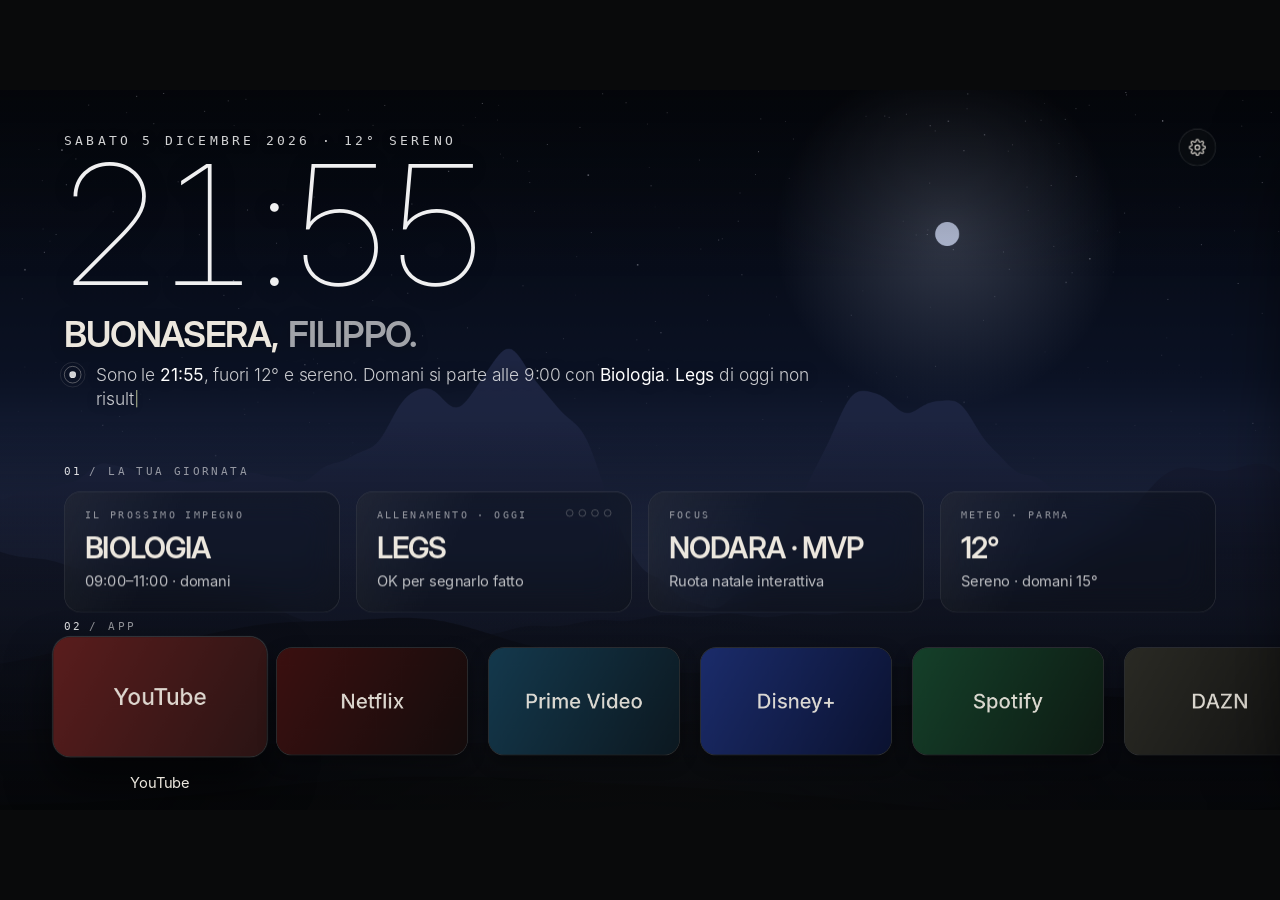
==== app/src/main/assets/www/index.html @ 2ee26e30 "BIOS TV: launcher personale per Google TV Co-Authored-By: Claude Opus 5.5 <noreply@anthropic.com> Cl" ====
<!doctype html>
<html lang="it">
<head>
<meta charset="utf-8">
<meta name="viewport" content="width=device-width,initial-scale=1">
<title>BIOS TV</title>
<link rel="stylesheet" href="style.css">
</head>
<body class="theme-landscape">
<div id="stage">
  <div class="bg">
    <canvas class="scene" id="scene" width="1920" height="1080"></canvas>
    <img class="wallpaper" id="wallpaper" alt="">
    <div class="glow glow-a"></div>
    <div class="glow glow-b"></div>
    <div class="glow glow-tint"></div>
    <div class="grain"></div>
  </div>

  <header class="topbar">
    <div class="brand"><span class="wordmark">BIOS</span><span class="mono dim">/ TV</span></div>
    <div class="top-right">
      <div class="weather-pill" id="weatherPill">
        <span class="wicon" id="wIcon"></span>
        <span class="wtemp" id="wTemp">--°</span>
        <span class="wdesc mono" id="wDesc">METEO</span>
      </div>
      <button class="icon-btn focusable" id="btnSettings" data-row="top" data-idx="0" aria-label="Impostazioni">
        <svg viewBox="0 0 24 24"><circle cx="12" cy="12" r="3.2"/><path d="M19.4 15a1.7 1.7 0 0 0 .3 1.8l.1.1a2 2 0 1 1-2.8 2.8l-.1-.1a1.7 1.7 0 0 0-1.8-.3 1.7 1.7 0 0 0-1 1.5V21a2 2 0 1 1-4 0v-.1a1.7 1.7 0 0 0-1.1-1.5 1.7 1.7 0 0 0-1.8.3l-.1.1a2 2 0 1 1-2.8-2.8l.1-.1a1.7 1.7 0 0 0 .3-1.8 1.7 1.7 0 0 0-1.5-1H3a2 2 0 1 1 0-4h.1a1.7 1.7 0 0 0 1.5-1.1 1.7 1.7 0 0 0-.3-1.8l-.1-.1a2 2 0 1 1 2.8-2.8l.1.1a1.7 1.7 0 0 0 1.8.3H9a1.7 1.7 0 0 0 1-1.5V3a2 2 0 1 1 4 0v.1a1.7 1.7 0 0 0 1 1.5 1.7 1.7 0 0 0 1.8-.3l.1-.1a2 2 0 1 1 2.8 2.8l-.1.1a1.7 1.7 0 0 0-.3 1.8V9a1.7 1.7 0 0 0 1.5 1H21a2 2 0 1 1 0 4h-.1a1.7 1.7 0 0 0-1.5 1z"/></svg>
      </button>
    </div>
  </header>

  <section class="hero">
    <div class="hero-left">
      <div class="mono date" id="date">—</div>
      <h1 class="headline"><span id="h1">BENTORNATO,</span><span id="h2" class="muted">FILIPPO.</span></h1>
      <div class="jarvis">
        <div class="orb" id="orb"><i></i><i></i><i></i></div>
        <p id="jarvisText"></p>
      </div>
    </div>
    <div class="hero-right">
      <div class="clock" id="clock">--:--</div>
      <div class="mono clock-sub" id="clockSub">—</div>
    </div>
  </section>

  <section class="block block-cards">
    <div class="label mono"><span>01</span> / LA TUA GIORNATA</div>
    <div class="cards" id="cards"></div>
  </section>

  <section class="block block-apps">
    <div class="label mono"><span>02</span> / APP <em class="hint" id="appsHint"></em></div>
    <div class="apps-viewport"><div class="apps" id="apps"></div></div>
  </section>

  <div class="panel-scrim" id="scrim"></div>
  <aside class="panel" id="panel"></aside>
  <div class="toast mono" id="toast"></div>
</div>
<script src="scene.js"></script>
<script src="jarvis.js"></script>
<script src="app.js"></script>
</body>
</html>
---- app/src/main/assets/www/style.css ----
/* BIOS TV — design system
   Palette and type taken from BIOS (Monolith): near-black, ivory ink, grey
   second lines, olive accent, letter-spaced mono labels, tight display type. */

@font-face { font-family: "Inter"; src: url(fonts/Inter-Light.otf); font-weight: 300; }
@font-face { font-family: "Inter"; src: url(fonts/Inter-Regular.otf); font-weight: 400; }
@font-face { font-family: "Inter"; src: url(fonts/Inter-Medium.otf); font-weight: 500; }
@font-face { font-family: "InterDisplay"; src: url(fonts/InterDisplay-Thin.otf); font-weight: 100; }
@font-face { font-family: "InterDisplay"; src: url(fonts/InterDisplay-ExtraLight.otf); font-weight: 200; }
@font-face { font-family: "InterDisplay"; src: url(fonts/InterDisplay-SemiBold.otf); font-weight: 600; }
@font-face { font-family: "BiosMono"; src: url(fonts/Mono.ttf); }

@property --tint { syntax: "<color>"; inherits: true; initial-value: rgba(110, 118, 96, .55); }

:root {
  --bg: #090a0b;
  --ink: #ece7de;
  --ink-2: rgba(236, 231, 222, .64);
  --ink-3: rgba(236, 231, 222, .38);
  --muted: #7f827f;
  --line: rgba(236, 231, 222, .10);
  --line-2: rgba(236, 231, 222, .18);
  --olive: #8e957c;
  --olive-deep: #4f5544;
  --card: rgba(255, 255, 255, .035);
  --card-hi: rgba(255, 255, 255, .075);
  --ease: cubic-bezier(.2, .8, .2, 1);
  --tint: rgba(110, 118, 96, .55);
}

* { box-sizing: border-box; margin: 0; padding: 0; }
html, body { width: 100%; height: 100%; overflow: hidden; background: var(--bg); }
body { color: var(--ink); font-family: "Inter", system-ui, sans-serif; -webkit-font-smoothing: antialiased; }
button { font: inherit; color: inherit; background: none; border: 0; }
.mono { font-family: "BiosMono", ui-monospace, monospace; letter-spacing: .24em; text-transform: uppercase; }
.dim { color: var(--ink-3); }
.muted { color: var(--muted); }

/* 1920×1080 stage, scaled to the TV's real viewport */
#stage { position: absolute; left: 0; top: 0; width: 1920px; height: 1080px; transform-origin: 0 0; overflow: hidden; }

/* ---------- background ---------- */
.bg { position: absolute; inset: 0; background: var(--bg); }
.glow { position: absolute; border-radius: 50%; will-change: transform; }
.glow-a { width: 1400px; height: 1400px; right: -520px; top: -760px;
  background: radial-gradient(circle, rgba(142, 149, 124, .20) 0%, rgba(142, 149, 124, 0) 62%);
  animation: driftA 38s ease-in-out infinite alternate; }
.glow-b { width: 1200px; height: 1200px; left: -560px; bottom: -760px;
  background: radial-gradient(circle, rgba(236, 231, 222, .07) 0%, rgba(236, 231, 222, 0) 60%);
  animation: driftB 46s ease-in-out infinite alternate; }
.glow-tint { width: 1700px; height: 900px; left: 110px; bottom: -560px;
  background: radial-gradient(ellipse at center, var(--tint) 0%, transparent 64%);
  opacity: .55; transition: --tint 1.2s var(--ease); }
.grain { position: absolute; inset: 0; opacity: .5;
  background: linear-gradient(180deg, rgba(9,10,11,0) 0%, rgba(9,10,11,.35) 70%, rgba(9,10,11,.8) 100%); }
body.night .glow-a { opacity: .6; }
body.morning .glow-b { background: radial-gradient(circle, rgba(236, 214, 180, .10) 0%, rgba(236, 214, 180, 0) 60%); }
@keyframes driftA { to { transform: translate(-160px, 120px) scale(1.08); } }
@keyframes driftB { to { transform: translate(180px, -90px) scale(1.1); } }

/* ---------- top bar ---------- */
.topbar { position: absolute; left: 96px; right: 96px; top: 54px; height: 64px;
  display: flex; align-items: center; justify-content: space-between; }
.brand { display: flex; align-items: baseline; gap: 18px; }
.wordmark { font-family: "Inter"; font-weight: 500; font-size: 30px; letter-spacing: .34em; }
.brand .mono { font-size: 17px; }
.top-right { margin-left: auto; display: flex; align-items: center; gap: 18px; }
.weather-pill { height: 56px; padding: 0 26px 0 20px; border-radius: 28px; display: flex; align-items: center; gap: 14px;
  background: var(--card); border: 1px solid var(--line); }
.wicon svg { width: 30px; height: 30px; stroke: var(--ink); stroke-width: 1.5; fill: none; stroke-linecap: round; stroke-linejoin: round; display: block; }
.wtemp { font-size: 26px; font-weight: 400; }
.wdesc { font-size: 15px; color: var(--ink-2); }
.icon-btn { width: 56px; height: 56px; border-radius: 28px; display: grid; place-items: center;
  background: var(--card); border: 1px solid var(--line); transition: transform .35s var(--ease), background .35s, border-color .35s; }
.icon-btn svg { width: 26px; height: 26px; stroke: var(--ink-2); stroke-width: 1.5; fill: none; }
.icon-btn.focused { transform: scale(1.12); background: var(--ink); border-color: var(--ink); }
.icon-btn.focused svg { stroke: var(--bg); }

/* ---------- hero ---------- */
.hero { position: absolute; left: 96px; right: 96px; top: 168px; height: 380px; display: flex; justify-content: space-between; }
.hero-left { width: 1180px; }
.date { font-size: 22px; color: var(--ink-2); }
.headline { margin-top: 26px; font-family: "InterDisplay"; font-weight: 600; font-size: 124px; line-height: .9;
  letter-spacing: -.055em; text-transform: uppercase; }
.headline span { display: block; }
.jarvis { margin-top: 34px; display: flex; gap: 22px; align-items: flex-start; min-height: 96px; }
.jarvis p { font-size: 29px; line-height: 1.42; font-weight: 300; color: var(--ink-2); max-width: 1060px; }
.jarvis p .hl { color: var(--ink); font-weight: 400; }
.jarvis p .caret { display: inline-block; width: 2px; height: 1em; margin-left: 3px; vertical-align: -3px; background: var(--olive); animation: blink 1s steps(1) infinite; }
@keyframes blink { 50% { opacity: 0; } }

/* Jarvis "core": three concentric rings, breathing at rest, pulsing while speaking */
.orb { position: relative; flex: 0 0 26px; height: 26px; margin-top: 7px; }
.orb i { position: absolute; inset: 0; border-radius: 50%; border: 1.5px solid var(--olive); opacity: .9; }
.orb i:nth-child(1) { inset: 8px; background: var(--olive); border-color: transparent; }
.orb i:nth-child(2) { opacity: .5; animation: breathe 4.2s ease-in-out infinite; }
.orb i:nth-child(3) { inset: -6px; opacity: .18; animation: breathe 4.2s ease-in-out infinite .6s; }
.orb.speaking i:nth-child(1) { background: var(--ink); }
.orb.speaking i:nth-child(2) { animation: pulse .9s var(--ease) infinite; border-color: var(--ink); }
.orb.speaking i:nth-child(3) { animation: pulse .9s var(--ease) infinite .3s; border-color: var(--ink); }
@keyframes breathe { 50% { transform: scale(1.18); opacity: .1; } }
@keyframes pulse { 0% { transform: scale(.9); opacity: .9; } 100% { transform: scale(1.9); opacity: 0; } }

.hero-right { text-align: right; padding-top: 2px; }
.clock { font-family: "InterDisplay"; font-weight: 100; font-size: 232px; line-height: .86; letter-spacing: -.06em; font-variant-numeric: tabular-nums; }
.clock-sub { margin-top: 22px; font-size: 18px; color: var(--ink-3); }

/* ---------- blocks ---------- */
.block { position: absolute; left: 96px; right: 0; }
.label { font-size: 17px; color: var(--ink-3); height: 24px; display: flex; gap: 10px; align-items: center; }
.label span { color: var(--ink-2); }
.label .hint { font-style: normal; color: var(--olive); margin-left: 18px; letter-spacing: .18em; }

.block-cards { top: 578px; }
.theme-landscape .block-cards { top: 560px; }
.theme-landscape .block-apps { top: 792px; }
.cards { margin-top: 18px; display: flex; gap: 24px; }
.card { position: relative; width: 414px; height: 182px; padding: 26px 30px; border-radius: 26px;
  background: linear-gradient(180deg, var(--card-hi), var(--card)); border: 1px solid var(--line);
  transition: transform .4s var(--ease), border-color .4s, background .4s, box-shadow .4s; overflow: hidden; }
.card::before { content: ""; position: absolute; inset: 0; border-radius: inherit; pointer-events: none;
  background: linear-gradient(115deg, rgba(255,255,255,.10), rgba(255,255,255,0) 38%); opacity: .55; }
.card .k { font-size: 15px; color: var(--ink-3); }
.card .v { margin-top: 18px; font-family: "InterDisplay"; font-weight: 600; font-size: 44px; letter-spacing: -.035em; text-transform: uppercase; line-height: 1;
  white-space: nowrap; overflow: hidden; text-overflow: ellipsis; }
.card .s { margin-top: 14px; font-size: 22px; color: var(--ink-2); white-space: nowrap; overflow: hidden; text-overflow: ellipsis; }
.card .dots { position: absolute; right: 30px; top: 26px; display: flex; gap: 8px; }
.card .dots i { width: 11px; height: 11px; border-radius: 50%; border: 1.5px solid var(--ink-3); }
.card .dots i.on { background: var(--olive); border-color: var(--olive); }
.card .badge { position: absolute; right: 26px; bottom: 24px; font-size: 13px; padding: 7px 12px; border-radius: 14px; border: 1px solid var(--line-2); color: var(--ink-2); }
.card .badge.ok { border-color: var(--olive); color: var(--olive); }
.card.focused { transform: translateY(-8px) scale(1.04); border-color: rgba(236,231,222,.42);
  background: linear-gradient(180deg, rgba(255,255,255,.13), rgba(255,255,255,.05));
  box-shadow: 0 28px 60px rgba(0,0,0,.55), inset 0 1px 0 rgba(255,255,255,.22); }

/* ---------- apps (tvOS-style tiles) ---------- */
.block-apps { top: 806px; }
.apps-viewport { margin-top: 20px; height: 240px; margin-left: -24px; padding-left: 24px; overflow: visible; }
.apps { display: flex; gap: 30px; transition: transform .5s var(--ease); }
.tile { position: relative; flex: 0 0 auto; width: 288px; }
.tile .art { position: relative; width: 288px; height: 162px; border-radius: 24px; overflow: hidden;
  background: #16181a; border: 1px solid var(--line); box-shadow: 0 10px 26px rgba(0,0,0,.35);
  transition: transform .42s var(--ease), box-shadow .42s var(--ease), border-color .42s; }
.tile .art img { position: absolute; inset: 0; width: 100%; height: 100%; object-fit: cover; }
.tile .art.icon-only img { inset: auto; left: 50%; top: 50%; width: 96px; height: 96px; transform: translate(-50%, -50%); object-fit: contain; }
.tile .art.icon-only .nm { position: absolute; left: 0; right: 0; bottom: 14px; text-align: center; font-size: 17px; color: var(--ink-2); }
.tile .art::after { content: ""; position: absolute; inset: -40%; pointer-events: none; opacity: 0;
  background: linear-gradient(105deg, rgba(255,255,255,0) 40%, rgba(255,255,255,.28) 50%, rgba(255,255,255,0) 60%);
  transform: translateX(-60%); transition: opacity .3s; }
.tile .name { position: absolute; left: 0; right: 0; top: 182px; text-align: center; font-size: 22px; color: var(--ink);
  opacity: 0; transform: translateY(-6px); transition: opacity .35s, transform .35s var(--ease); white-space: nowrap; overflow: hidden; text-overflow: ellipsis; }
.tile.focused .art { transform: scale(1.12) translateY(-6px); border-color: rgba(236,231,222,.5);
  box-shadow: 0 34px 60px rgba(0,0,0,.6), 0 0 0 1px rgba(236,231,222,.08); }
.tile.focused .art::after { opacity: 1; animation: sheen 2.6s var(--ease) .2s infinite; }
.tile.focused .name { opacity: 1; transform: translateY(8px); }
@keyframes sheen { 0% { transform: translateX(-60%); } 55%, 100% { transform: translateX(60%); } }
.tile.moving .art { animation: wiggle .32s ease-in-out infinite alternate; border-color: var(--olive); }
@keyframes wiggle { from { transform: scale(1.12) translateY(-6px) rotate(-1.2deg); } to { transform: scale(1.12) translateY(-6px) rotate(1.2deg); } }
.apps-empty { font-size: 24px; color: var(--ink-3); padding-top: 50px; }

/* ---------- panel ---------- */
.panel-scrim { position: absolute; inset: 0; background: rgba(5,6,7,.55); opacity: 0; transition: opacity .45s var(--ease); pointer-events: none; }
.panel { position: absolute; top: 40px; right: 40px; bottom: 40px; width: 720px; border-radius: 36px; padding: 52px 52px;
  background: rgba(22, 24, 25, .82); border: 1px solid var(--line-2);
  -webkit-backdrop-filter: blur(40px) saturate(1.2); backdrop-filter: blur(40px) saturate(1.2);
  box-shadow: 0 40px 120px rgba(0,0,0,.6), inset 0 1px 0 rgba(255,255,255,.12);
  transform: translateX(780px); transition: transform .55s var(--ease); overflow: hidden; }
body.panel-open .panel { transform: none; }
body.panel-open .panel-scrim { opacity: 1; }
.panel h2 { font-family: "InterDisplay"; font-weight: 600; font-size: 64px; letter-spacing: -.045em; text-transform: uppercase; line-height: .95; margin-top: 14px; }
.panel h2 .muted { display: block; }
.panel .k { font-size: 15px; color: var(--ink-3); }
.panel .info { margin-top: 34px; padding: 26px 28px; border-radius: 22px; border: 1px solid var(--line); background: rgba(255,255,255,.03); }
.panel .info .big { font-size: 34px; font-weight: 400; margin-top: 10px; letter-spacing: -.01em; }
.panel .info .row { display: flex; justify-content: space-between; align-items: flex-end; }
.panel .info .pin { font-family: "BiosMono"; font-size: 40px; letter-spacing: .3em; color: var(--olive); }
.panel .list { margin-top: 26px; display: flex; flex-direction: column; gap: 12px; }
.pbtn { height: 74px; padding: 0 28px; border-radius: 20px; display: flex; align-items: center; justify-content: space-between;
  font-size: 26px; color: var(--ink-2); border: 1px solid transparent; transition: background .3s, color .3s, transform .3s var(--ease); text-align: left; }
.pbtn .st { font-family: "BiosMono"; font-size: 15px; letter-spacing: .2em; color: var(--ink-3); }
.pbtn.focused { background: var(--ink); color: var(--bg); transform: scale(1.02); }
.pbtn.focused .st { color: rgba(9,10,11,.6); }
.agenda { margin-top: 30px; display: flex; flex-direction: column; gap: 6px; }
.agenda .day { margin-top: 18px; font-size: 15px; color: var(--ink-3); }
.agenda .ev { display: flex; gap: 24px; padding: 14px 0; border-bottom: 1px solid var(--line); font-size: 26px; }
.agenda .ev .t { font-family: "BiosMono"; font-size: 20px; letter-spacing: .08em; color: var(--ink-2); width: 170px; padding-top: 4px; }
.agenda .empty { color: var(--ink-3); font-size: 24px; margin-top: 30px; }

.toast { position: absolute; left: 50%; bottom: 46px; transform: translate(-50%, 20px); padding: 16px 26px; border-radius: 30px; font-size: 16px;
  background: rgba(236,231,222,.92); color: var(--bg); opacity: 0; transition: opacity .35s, transform .35s var(--ease); }
.toast.show { opacity: 1; transform: translate(-50%, 0); }

@media (prefers-reduced-motion: reduce) { .glow { animation: none; } }

/* =====================================================================
   Theme: Paesaggio — full-bleed living landscape, huge thin clock, glass.
   ===================================================================== */
.scene, .wallpaper { position: absolute; inset: 0; width: 100%; height: 100%; display: none; }
.wallpaper { object-fit: cover; }
.theme-landscape .scene { display: block; }
.theme-landscape.has-wallpaper .scene { display: none; }
.theme-landscape.has-wallpaper .wallpaper { display: block; }
.theme-landscape .glow-a, .theme-landscape .glow-b { display: none; }
.theme-landscape .glow-tint { opacity: .35; }
.theme-landscape .grain { opacity: 1;
  background: linear-gradient(180deg, rgba(6,7,9,.35) 0%, rgba(6,7,9,0) 26%, rgba(6,7,9,0) 46%, rgba(6,7,9,.42) 70%, rgba(6,7,9,.78) 100%); }

.theme-landscape .brand, .theme-landscape .weather-pill { display: none; }
.theme-landscape .icon-btn { background: rgba(20,22,24,.32); border-color: rgba(255,255,255,.16);
  -webkit-backdrop-filter: blur(20px); backdrop-filter: blur(20px); }
.theme-landscape .icon-btn svg { stroke: var(--ink); }

.theme-landscape .hero { top: 64px; height: auto; display: grid; grid-template-columns: 1fr;
  grid-template-areas: "date" "clock" "head" "jarvis"; justify-items: start; }
.theme-landscape .hero-left, .theme-landscape .hero-right { display: contents; }
.theme-landscape .date { grid-area: date; font-size: 20px; color: rgba(255,255,255,.82); text-shadow: 0 1px 12px rgba(0,0,0,.35); }
.theme-landscape .clock { grid-area: clock; margin-top: 6px; margin-left: -10px; font-size: 250px; font-weight: 100;
  color: rgba(255,255,255,.94); text-shadow: 0 4px 40px rgba(0,0,0,.18); }
.theme-landscape .clock-sub { display: none; }
.theme-landscape .headline { grid-area: head; margin-top: 30px; font-size: 54px; letter-spacing: -.035em; line-height: 1;
  text-shadow: 0 2px 24px rgba(0,0,0,.3); }
.theme-landscape .headline span { display: inline; }
.theme-landscape .headline .muted { color: rgba(255,255,255,.62); margin-left: .28em; }
.theme-landscape .jarvis { grid-area: jarvis; margin-top: 16px; min-height: 0; }
.theme-landscape .jarvis p { font-size: 26px; max-width: 1180px; color: rgba(255,255,255,.78); text-shadow: 0 1px 16px rgba(0,0,0,.4); }
.theme-landscape .jarvis p .hl { color: #fff; }
.theme-landscape .orb { margin-top: 5px; }
.theme-landscape .orb i { border-color: rgba(255,255,255,.85); }
.theme-landscape .orb i:nth-child(1) { background: rgba(255,255,255,.9); }

.theme-landscape .label { color: rgba(255,255,255,.55); }
.theme-landscape .label span { color: rgba(255,255,255,.85); }
.theme-landscape .card { background: rgba(16,18,20,.34); border-color: rgba(255,255,255,.14);
  -webkit-backdrop-filter: blur(26px) saturate(1.35); backdrop-filter: blur(26px) saturate(1.35); }
.theme-landscape .card .k { color: rgba(255,255,255,.55); }
.theme-landscape .card .s { color: rgba(255,255,255,.72); }
.theme-landscape .card.focused { background: rgba(255,255,255,.2); border-color: rgba(255,255,255,.5); }
.theme-landscape .tile .art { border-color: rgba(255,255,255,.14); }
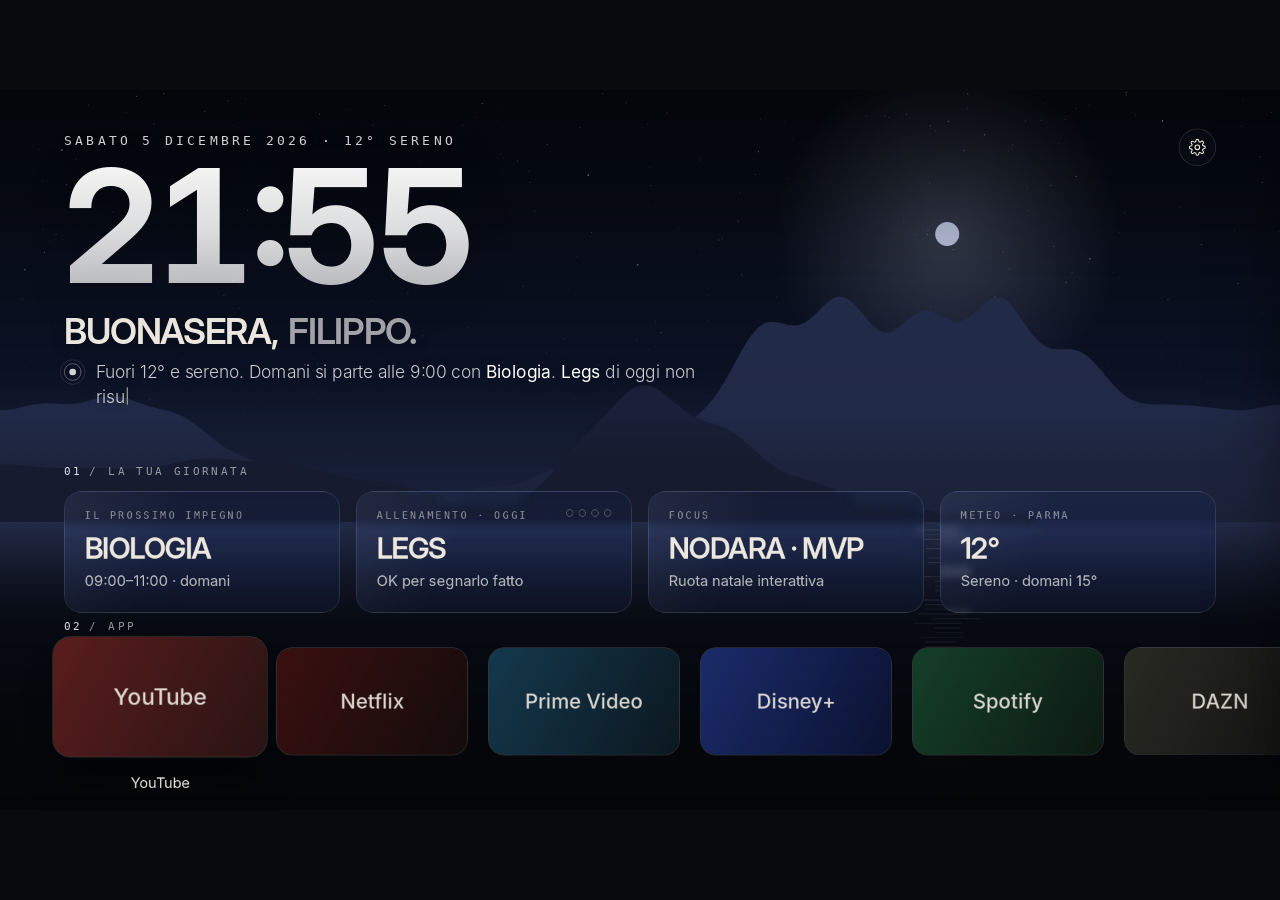
==== commit 45618d7a: "Orologio stile Apple, 5 sfondi, vetro pre-sfocato, scorrimento più fluido, Jarvis senza orario Co-Au" ====
--- a/app/src/main/assets/www/index.html
+++ b/app/src/main/assets/www/index.html
@@ -13,7 +13,8 @@
     <img class="wallpaper" id="wallpaper" alt="">
     <div class="glow glow-a"></div>
     <div class="glow glow-b"></div>
-    <div class="glow glow-tint"></div>
+    <div class="glow glow-tint" id="tintA"></div>
+    <div class="glow glow-tint" id="tintB"></div>
     <div class="grain"></div>
   </div>
 
--- a/app/src/main/assets/www/style.css
+++ b/app/src/main/assets/www/style.css
@@ -8,9 +8,8 @@
 @font-face { font-family: "InterDisplay"; src: url(fonts/InterDisplay-Thin.otf); font-weight: 100; }
 @font-face { font-family: "InterDisplay"; src: url(fonts/InterDisplay-ExtraLight.otf); font-weight: 200; }
 @font-face { font-family: "InterDisplay"; src: url(fonts/InterDisplay-SemiBold.otf); font-weight: 600; }
+@font-face { font-family: "InterDisplay"; src: url(fonts/InterDisplay-Bold.otf); font-weight: 700; }
 @font-face { font-family: "BiosMono"; src: url(fonts/Mono.ttf); }
-
-@property --tint { syntax: "<color>"; inherits: true; initial-value: rgba(110, 118, 96, .55); }
 
 :root {
   --bg: #090a0b;
@@ -37,7 +36,7 @@
 .muted { color: var(--muted); }
 
 /* 1920×1080 stage, scaled to the TV's real viewport */
-#stage { position: absolute; left: 0; top: 0; width: 1920px; height: 1080px; transform-origin: 0 0; overflow: hidden; }
+#stage { position: fixed; left: 0; top: 0; width: 1920px; height: 1080px; transform-origin: 0 0; overflow: hidden; }
 
 /* ---------- background ---------- */
 .bg { position: absolute; inset: 0; background: var(--bg); }
@@ -48,9 +47,9 @@
 .glow-b { width: 1200px; height: 1200px; left: -560px; bottom: -760px;
   background: radial-gradient(circle, rgba(236, 231, 222, .07) 0%, rgba(236, 231, 222, 0) 60%);
   animation: driftB 46s ease-in-out infinite alternate; }
-.glow-tint { width: 1700px; height: 900px; left: 110px; bottom: -560px;
-  background: radial-gradient(ellipse at center, var(--tint) 0%, transparent 64%);
-  opacity: .55; transition: --tint 1.2s var(--ease); }
+/* App-colour glow: two layers cross-faded with opacity only (GPU-cheap, no repaint) */
+.glow-tint { width: 1700px; height: 900px; left: 110px; bottom: -560px; opacity: 0; transition: opacity .7s ease; will-change: opacity; }
+.glow-tint.on { opacity: .5; }
 .grain { position: absolute; inset: 0; opacity: .5;
   background: linear-gradient(180deg, rgba(9,10,11,0) 0%, rgba(9,10,11,.35) 70%, rgba(9,10,11,.8) 100%); }
 body.night .glow-a { opacity: .6; }
@@ -103,6 +102,12 @@
 
 .hero-right { text-align: right; padding-top: 2px; }
 .clock { font-family: "InterDisplay"; font-weight: 100; font-size: 232px; line-height: .86; letter-spacing: -.06em; font-variant-numeric: tabular-nums; }
+/* Apple lock-screen style: heavy, tight, glassy white with a soft top-to-bottom falloff */
+.clock.apple { font-weight: 700; letter-spacing: -.045em; font-feature-settings: "tnum" 1, "case" 1, "ss01" 1;
+  color: transparent; -webkit-background-clip: text; background-clip: text;
+  background-image: linear-gradient(180deg, rgba(255,255,255,.97) 0%, rgba(255,255,255,.86) 55%, rgba(255,255,255,.7) 100%);
+  filter: drop-shadow(0 8px 34px rgba(0,0,0,.22)); }
+.theme-monolith .clock.apple { background-image: linear-gradient(180deg, #f3eee6 0%, rgba(236,231,222,.78) 100%); }
 .clock-sub { margin-top: 22px; font-size: 18px; color: var(--ink-3); }
 
 /* ---------- blocks ---------- */
@@ -117,7 +122,7 @@
 .cards { margin-top: 18px; display: flex; gap: 24px; }
 .card { position: relative; width: 414px; height: 182px; padding: 26px 30px; border-radius: 26px;
   background: linear-gradient(180deg, var(--card-hi), var(--card)); border: 1px solid var(--line);
-  transition: transform .4s var(--ease), border-color .4s, background .4s, box-shadow .4s; overflow: hidden; }
+  transition: transform .28s var(--ease), border-color .28s; overflow: hidden; will-change: transform; }
 .card::before { content: ""; position: absolute; inset: 0; border-radius: inherit; pointer-events: none;
   background: linear-gradient(115deg, rgba(255,255,255,.10), rgba(255,255,255,0) 38%); opacity: .55; }
 .card .k { font-size: 15px; color: var(--ink-3); }
@@ -129,18 +134,24 @@
 .card .dots i.on { background: var(--olive); border-color: var(--olive); }
 .card .badge { position: absolute; right: 26px; bottom: 24px; font-size: 13px; padding: 7px 12px; border-radius: 14px; border: 1px solid var(--line-2); color: var(--ink-2); }
 .card .badge.ok { border-color: var(--olive); color: var(--olive); }
-.card.focused { transform: translateY(-8px) scale(1.04); border-color: rgba(236,231,222,.42);
-  background: linear-gradient(180deg, rgba(255,255,255,.13), rgba(255,255,255,.05));
-  box-shadow: 0 28px 60px rgba(0,0,0,.55), inset 0 1px 0 rgba(255,255,255,.22); }
+.card::after { content: ""; position: absolute; inset: 0; border-radius: inherit; pointer-events: none;
+  background: rgba(255,255,255,.12); opacity: 0; transition: opacity .28s; }
+.card.focused { transform: translate3d(0, -8px, 0) scale(1.04); border-color: rgba(236,231,222,.5); }
+.card.focused::after { opacity: 1; }
 
 /* ---------- apps (tvOS-style tiles) ---------- */
 .block-apps { top: 806px; }
 .apps-viewport { margin-top: 20px; height: 240px; margin-left: -24px; padding-left: 24px; overflow: visible; }
-.apps { display: flex; gap: 30px; transition: transform .5s var(--ease); }
+.apps { display: flex; gap: 30px; transition: transform .34s var(--ease); will-change: transform; }
 .tile { position: relative; flex: 0 0 auto; width: 288px; }
 .tile .art { position: relative; width: 288px; height: 162px; border-radius: 24px; overflow: hidden;
-  background: #16181a; border: 1px solid var(--line); box-shadow: 0 10px 26px rgba(0,0,0,.35);
-  transition: transform .42s var(--ease), box-shadow .42s var(--ease), border-color .42s; }
+  background: #16181a; border: 1px solid var(--line);
+  transition: transform .24s var(--ease); will-change: transform; transform: translateZ(0); }
+/* Shadow lives on its own layer and only fades: no box-shadow repaint while moving */
+.tile .shade { position: absolute; left: 6px; right: 6px; top: 14px; height: 150px; border-radius: 24px;
+  box-shadow: 0 30px 50px rgba(0,0,0,.55); opacity: 0; transform: scale(1.06);
+  transition: opacity .24s; will-change: opacity; }
+.tile.focused .shade { opacity: 1; }
 .tile .art img { position: absolute; inset: 0; width: 100%; height: 100%; object-fit: cover; }
 .tile .art.icon-only img { inset: auto; left: 50%; top: 50%; width: 96px; height: 96px; transform: translate(-50%, -50%); object-fit: contain; }
 .tile .art.icon-only .nm { position: absolute; left: 0; right: 0; bottom: 14px; text-align: center; font-size: 17px; color: var(--ink-2); }
@@ -148,12 +159,11 @@
   background: linear-gradient(105deg, rgba(255,255,255,0) 40%, rgba(255,255,255,.28) 50%, rgba(255,255,255,0) 60%);
   transform: translateX(-60%); transition: opacity .3s; }
 .tile .name { position: absolute; left: 0; right: 0; top: 182px; text-align: center; font-size: 22px; color: var(--ink);
-  opacity: 0; transform: translateY(-6px); transition: opacity .35s, transform .35s var(--ease); white-space: nowrap; overflow: hidden; text-overflow: ellipsis; }
-.tile.focused .art { transform: scale(1.12) translateY(-6px); border-color: rgba(236,231,222,.5);
-  box-shadow: 0 34px 60px rgba(0,0,0,.6), 0 0 0 1px rgba(236,231,222,.08); }
-.tile.focused .art::after { opacity: 1; animation: sheen 2.6s var(--ease) .2s infinite; }
+  opacity: 0; transform: translateY(-6px); transition: opacity .2s, transform .24s var(--ease); white-space: nowrap; overflow: hidden; text-overflow: ellipsis; }
+.tile.focused .art { transform: scale(1.12) translate3d(0, -6px, 0); }
+.tile.focused .art::after { opacity: 1; animation: sheen 1.1s var(--ease) .15s 1 both; }
 .tile.focused .name { opacity: 1; transform: translateY(8px); }
-@keyframes sheen { 0% { transform: translateX(-60%); } 55%, 100% { transform: translateX(60%); } }
+@keyframes sheen { 0% { transform: translateX(-60%); } 100% { transform: translateX(60%); } }
 .tile.moving .art { animation: wiggle .32s ease-in-out infinite alternate; border-color: var(--olive); }
 @keyframes wiggle { from { transform: scale(1.12) translateY(-6px) rotate(-1.2deg); } to { transform: scale(1.12) translateY(-6px) rotate(1.2deg); } }
 .apps-empty { font-size: 24px; color: var(--ink-3); padding-top: 50px; }
@@ -216,6 +226,7 @@
 .theme-landscape .date { grid-area: date; font-size: 20px; color: rgba(255,255,255,.82); text-shadow: 0 1px 12px rgba(0,0,0,.35); }
 .theme-landscape .clock { grid-area: clock; margin-top: 6px; margin-left: -10px; font-size: 250px; font-weight: 100;
   color: rgba(255,255,255,.94); text-shadow: 0 4px 40px rgba(0,0,0,.18); }
+.theme-landscape .clock.apple { margin-left: -6px; margin-top: 14px; font-size: 236px; font-weight: 700; color: transparent; text-shadow: none; }
 .theme-landscape .clock-sub { display: none; }
 .theme-landscape .headline { grid-area: head; margin-top: 30px; font-size: 54px; letter-spacing: -.035em; line-height: 1;
   text-shadow: 0 2px 24px rgba(0,0,0,.3); }
@@ -232,7 +243,9 @@
 .theme-landscape .label span { color: rgba(255,255,255,.85); }
 .theme-landscape .card { background: rgba(16,18,20,.34); border-color: rgba(255,255,255,.14);
   -webkit-backdrop-filter: blur(26px) saturate(1.35); backdrop-filter: blur(26px) saturate(1.35); }
+.theme-landscape.frost .card, .theme-landscape.frost .icon-btn { -webkit-backdrop-filter: none; backdrop-filter: none;
+  background-color: transparent; background-repeat: no-repeat; background-size: 1920px 1080px; }
 .theme-landscape .card .k { color: rgba(255,255,255,.55); }
 .theme-landscape .card .s { color: rgba(255,255,255,.72); }
-.theme-landscape .card.focused { background: rgba(255,255,255,.2); border-color: rgba(255,255,255,.5); }
+.theme-landscape .card.focused { border-color: rgba(255,255,255,.55); }
 .theme-landscape .tile .art { border-color: rgba(255,255,255,.14); }
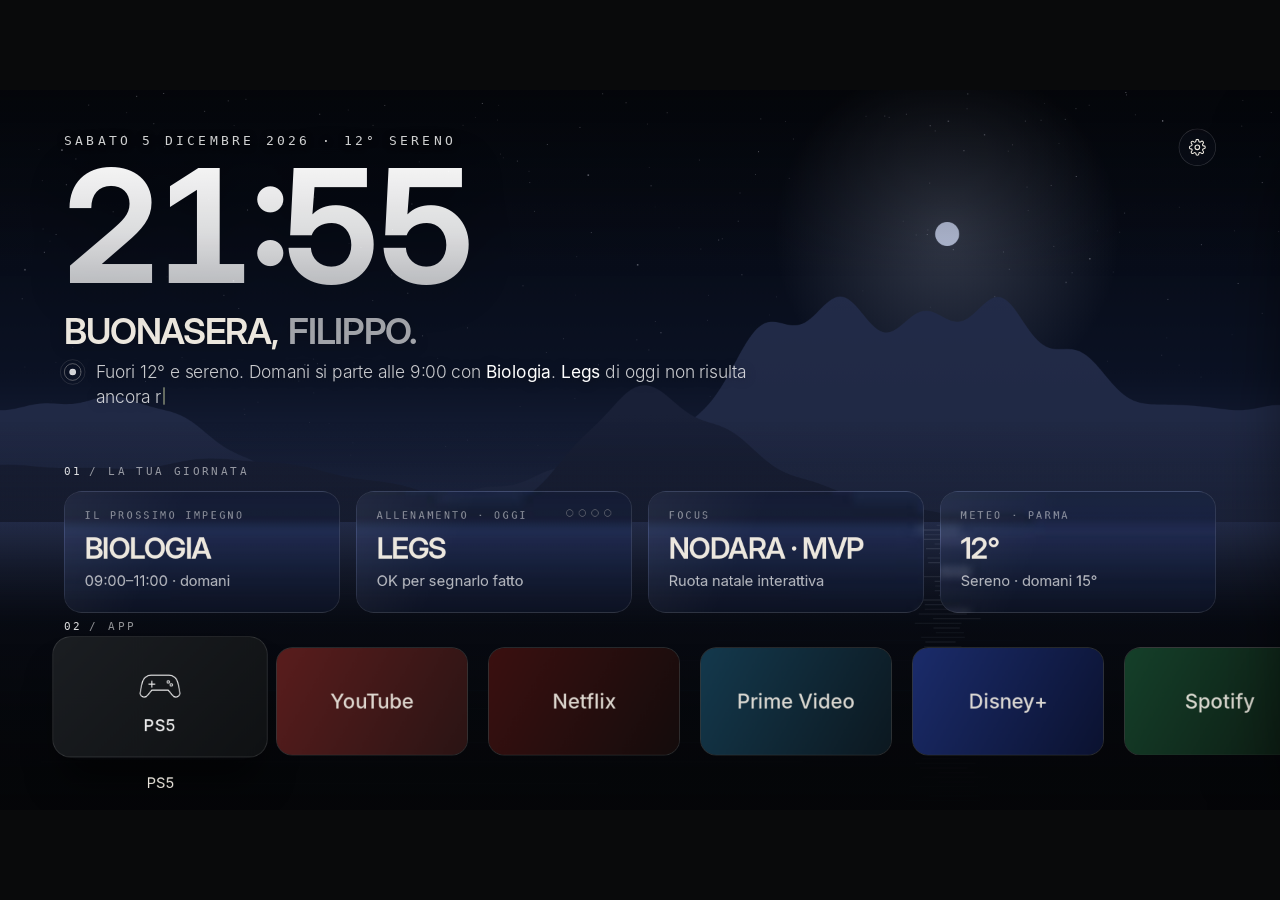
==== commit 279fa56e: "Sincronizzazione con BIOS, salvaschermo, tessere HDMI/PS5, sessione di studio Co-Authored-By: Claude" ====
--- a/app/src/main/assets/www/index.html
+++ b/app/src/main/assets/www/index.html
@@ -57,6 +57,24 @@
     <div class="apps-viewport"><div class="apps" id="apps"></div></div>
   </section>
 
+  <!-- Screensaver: only the landscape and a small drifting clock -->
+  <div class="saver-layer" id="saver">
+    <div class="saver-clock glass-num" id="saverClock">--:--</div>
+    <div class="mono saver-date" id="saverDate">—</div>
+  </div>
+
+  <!-- Study session -->
+  <div class="study-layer" id="study">
+    <div class="mono study-k" id="studyK">SESSIONE DI STUDIO</div>
+    <div class="study-title" id="studyTitle">Studio</div>
+    <div class="study-ring">
+      <svg viewBox="0 0 640 640"><circle class="track" cx="320" cy="320" r="296"/><circle class="bar" id="studyBar" cx="320" cy="320" r="296"/></svg>
+      <div class="study-time glass-num" id="studyTime">50:00</div>
+      <div class="mono study-phase" id="studyPhase">CONCENTRAZIONE</div>
+    </div>
+    <div class="mono study-hint">OK · PAUSA &nbsp;&nbsp;/&nbsp;&nbsp; INDIETRO · TERMINA</div>
+  </div>
+
   <div class="panel-scrim" id="scrim"></div>
   <aside class="panel" id="panel"></aside>
   <div class="toast mono" id="toast"></div>
--- a/app/src/main/assets/www/style.css
+++ b/app/src/main/assets/www/style.css
@@ -174,7 +174,9 @@
   background: rgba(22, 24, 25, .82); border: 1px solid var(--line-2);
   -webkit-backdrop-filter: blur(40px) saturate(1.2); backdrop-filter: blur(40px) saturate(1.2);
   box-shadow: 0 40px 120px rgba(0,0,0,.6), inset 0 1px 0 rgba(255,255,255,.12);
-  transform: translateX(780px); transition: transform .55s var(--ease); overflow: hidden; }
+  transform: translateX(780px); transition: transform .55s var(--ease); overflow-y: auto; scrollbar-width: none; }
+.panel::-webkit-scrollbar { display: none; }
+.panel .list .pbtn:last-child { margin-bottom: 52px; }
 body.panel-open .panel { transform: none; }
 body.panel-open .panel-scrim { opacity: 1; }
 .panel h2 { font-family: "InterDisplay"; font-weight: 600; font-size: 64px; letter-spacing: -.045em; text-transform: uppercase; line-height: .95; margin-top: 14px; }
@@ -249,3 +251,46 @@
 .theme-landscape .card .s { color: rgba(255,255,255,.72); }
 .theme-landscape .card.focused { border-color: rgba(255,255,255,.55); }
 .theme-landscape .tile .art { border-color: rgba(255,255,255,.14); }
+
+/* =====================================================================
+   Screensaver and study session: the UI steps aside, the scene stays.
+   ===================================================================== */
+.topbar, .hero, .block { transition: opacity .9s ease; }
+body.saver .topbar, body.saver .hero, body.saver .block,
+body.studying .topbar, body.studying .hero, body.studying .block { opacity: 0; }
+body.saver .grain, body.studying .grain { opacity: .55; transition: opacity 1.2s; }
+body.saver .scene { animation: kenburns 90s ease-in-out infinite alternate; will-change: transform; }
+@keyframes kenburns { from { transform: scale(1); } to { transform: scale(1.09) translate3d(-30px, -12px, 0); } }
+
+.saver-layer, .study-layer { position: absolute; inset: 0; opacity: 0; pointer-events: none; transition: opacity 1.1s ease; }
+body.saver .saver-layer, body.studying .study-layer { opacity: 1; }
+.saver-clock { position: absolute; font-size: 150px; line-height: 1; transition: opacity .9s ease; }
+.saver-date { position: absolute; font-size: 18px; color: rgba(255,255,255,.75); transition: opacity .9s ease; }
+.saver-layer.moving .saver-clock, .saver-layer.moving .saver-date { opacity: 0; }
+
+.study-layer { display: flex; flex-direction: column; align-items: center; justify-content: center; }
+.study-k { font-size: 18px; color: rgba(255,255,255,.7); }
+.study-title { margin-top: 14px; font-family: "InterDisplay"; font-weight: 600; font-size: 58px; letter-spacing: -.035em; text-transform: uppercase;
+  max-width: 1400px; white-space: nowrap; overflow: hidden; text-overflow: ellipsis; text-shadow: 0 2px 24px rgba(0,0,0,.3); }
+.study-ring { position: relative; width: 560px; height: 560px; margin-top: 38px; }
+.study-ring svg { position: absolute; inset: 0; width: 100%; height: 100%; transform: rotate(-90deg); }
+.study-ring circle { fill: none; stroke-width: 10; }
+.study-ring .track { stroke: rgba(255,255,255,.14); }
+.study-ring .bar { stroke: rgba(255,255,255,.92); stroke-linecap: round; stroke-dasharray: 1859.8; stroke-dashoffset: 0; transition: stroke-dashoffset 1s linear; }
+.study-time { position: absolute; left: 0; right: 0; top: 50%; transform: translateY(-58%); text-align: center; font-size: 128px; line-height: 1; }
+.study-phase { position: absolute; left: 0; right: 0; top: 66%; text-align: center; font-size: 16px; color: rgba(255,255,255,.7); }
+body.study-paused .study-ring .bar { stroke: rgba(255,255,255,.4); }
+body.study-break .study-ring .bar { stroke: #b9c4a0; }
+.study-hint { margin-top: 44px; font-size: 14px; color: rgba(255,255,255,.5); }
+.theme-monolith .study-ring .bar { stroke: var(--ink); }
+
+/* Input tiles (HDMI: PS5, decoder…) */
+.tile .art.input { background: linear-gradient(135deg, #1b1e22, #0f1113); display: flex; flex-direction: column; align-items: center; justify-content: center; gap: 12px; }
+.tile .art.input svg { width: 64px; height: 64px; stroke: rgba(255,255,255,.9); stroke-width: 1.4; fill: none; stroke-linecap: round; stroke-linejoin: round; }
+.tile .art.input .nm { font-size: 22px; font-weight: 500; letter-spacing: .02em; color: rgba(255,255,255,.92); }
+
+/* Same glassy numerals as the Apple clock, for the screensaver and the study timer */
+.glass-num { font-family: "InterDisplay"; font-weight: 700; letter-spacing: -.04em; font-feature-settings: "tnum" 1, "case" 1, "ss01" 1;
+  color: transparent; -webkit-background-clip: text; background-clip: text;
+  background-image: linear-gradient(180deg, rgba(255,255,255,.97) 0%, rgba(255,255,255,.86) 55%, rgba(255,255,255,.7) 100%);
+  filter: drop-shadow(0 8px 34px rgba(0,0,0,.22)); }
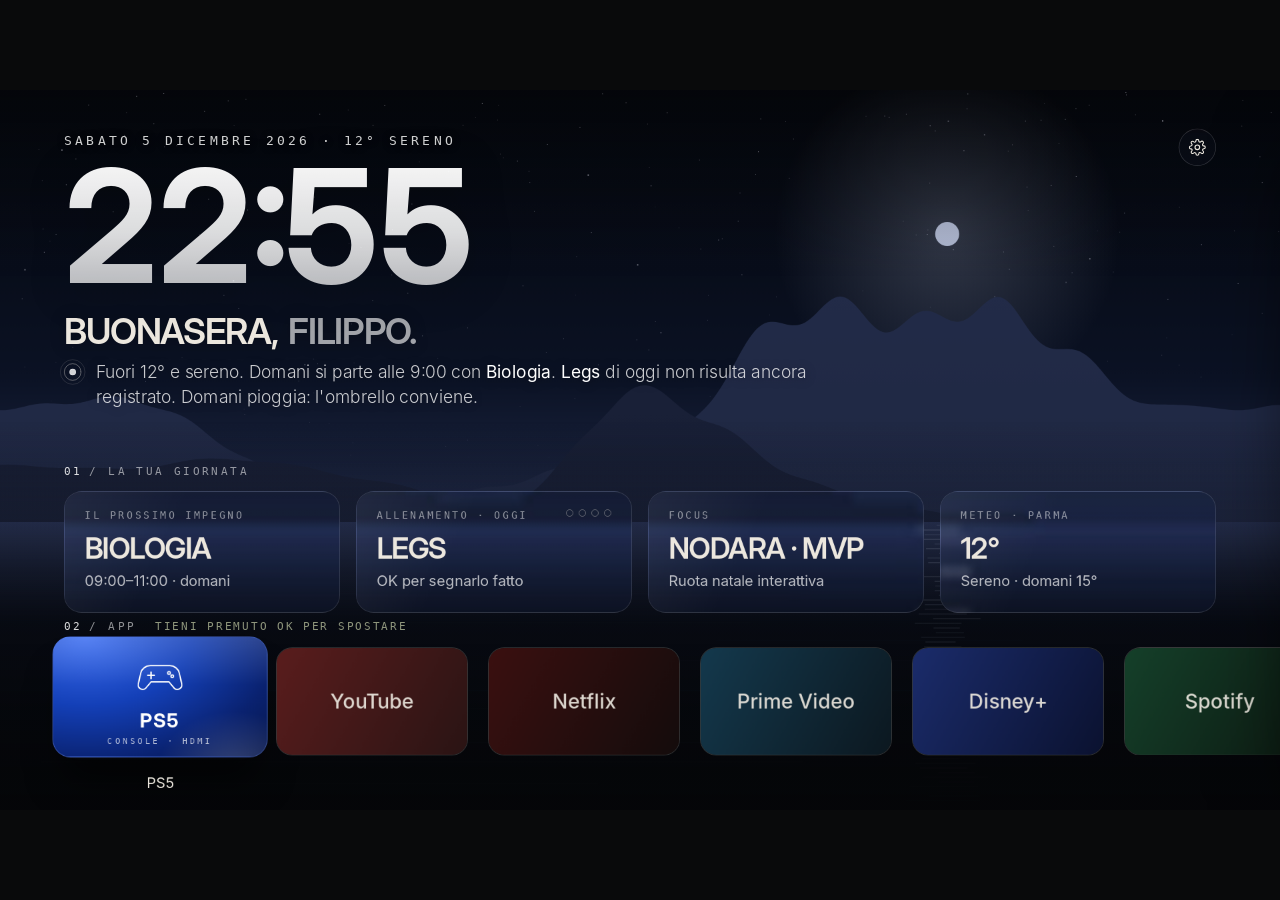
==== commit fb5ab0f5: "Ora italiana corretta, salvaschermo con orologio fisso e paesaggi che cambiano Co-Authored-By: Claud" ====
--- a/app/src/main/assets/www/index.html
+++ b/app/src/main/assets/www/index.html
@@ -10,6 +10,8 @@
 <div id="stage">
   <div class="bg">
     <canvas class="scene" id="scene" width="1920" height="1080"></canvas>
+    <canvas class="scene scene-b" id="sceneB" width="1920" height="1080"></canvas>
+    <div class="mist"><i></i><i></i></div>
     <img class="wallpaper" id="wallpaper" alt="">
     <div class="glow glow-a"></div>
     <div class="glow glow-b"></div>
@@ -79,6 +81,7 @@
   <aside class="panel" id="panel"></aside>
   <div class="toast mono" id="toast"></div>
 </div>
+<script src="clock.js"></script>
 <script src="scene.js"></script>
 <script src="jarvis.js"></script>
 <script src="app.js"></script>
--- a/app/src/main/assets/www/style.css
+++ b/app/src/main/assets/www/style.css
@@ -294,3 +294,31 @@
   color: transparent; -webkit-background-clip: text; background-clip: text;
   background-image: linear-gradient(180deg, rgba(255,255,255,.97) 0%, rgba(255,255,255,.86) 55%, rgba(255,255,255,.7) 100%);
   filter: drop-shadow(0 8px 34px rgba(0,0,0,.22)); }
+
+/* Jarvis line fades in instead of typing (one composited transition) */
+#jarvisText { opacity: 1; }
+#jarvisText.in { animation: jfade .7s ease both; }
+@keyframes jfade { from { opacity: 0; transform: translate3d(0, 6px, 0); } to { opacity: 1; transform: none; } }
+
+/* PlayStation input: original console-style tile (no official marks) */
+.tile .art.input.ps { background: radial-gradient(130% 150% at 15% 0%, #3d6ff2 0%, #1440b8 38%, #0a2270 70%, #06133f 100%); border-color: rgba(140,170,255,.35); }
+.tile .art.input.ps::before { content: ""; position: absolute; inset: 0; pointer-events: none;
+  background: radial-gradient(60% 80% at 85% 110%, rgba(255,255,255,.18), transparent 60%), linear-gradient(180deg, rgba(255,255,255,.14), transparent 40%); }
+.tile .art.input.ps svg { width: 70px; height: 70px; stroke: #fff; stroke-width: 1.6; position: relative; }
+.tile .art.input.ps .nm { position: relative; font-family: "InterDisplay"; font-weight: 700; font-size: 26px; letter-spacing: .06em; color: #fff; }
+.tile .art.input.ps .sub { position: relative; font-family: "BiosMono"; font-size: 11px; letter-spacing: .28em; color: rgba(255,255,255,.7); margin-top: -6px; }
+
+/* Screensaver v2: fixed clock, scenes that cross-fade, drifting mist (all composited layers) */
+.scene-b { opacity: 0; transition: opacity 3s ease; }
+.theme-landscape .scene-b { display: block; }
+.scene-b.show { opacity: 1; }
+body.saver .scene-b { animation: kenburns 90s ease-in-out infinite alternate-reverse; will-change: transform, opacity; }
+.mist { position: absolute; inset: 0; overflow: hidden; opacity: 0; transition: opacity 3s ease; pointer-events: none; }
+body.saver .mist { opacity: 1; }
+.mist i { position: absolute; left: 0; width: 200%; height: 340px; will-change: transform;
+  background: radial-gradient(40% 50% at 25% 50%, rgba(255,255,255,.10), transparent 70%),
+              radial-gradient(35% 45% at 70% 55%, rgba(255,255,255,.08), transparent 70%); }
+.mist i:nth-child(1) { top: 560px; animation: mistdrift 140s linear infinite; }
+.mist i:nth-child(2) { top: 700px; opacity: .8; animation: mistdrift 95s linear infinite reverse; }
+@keyframes mistdrift { from { transform: translate3d(0, 0, 0); } to { transform: translate3d(-50%, 0, 0); } }
+body.night .mist i { opacity: .5; }
